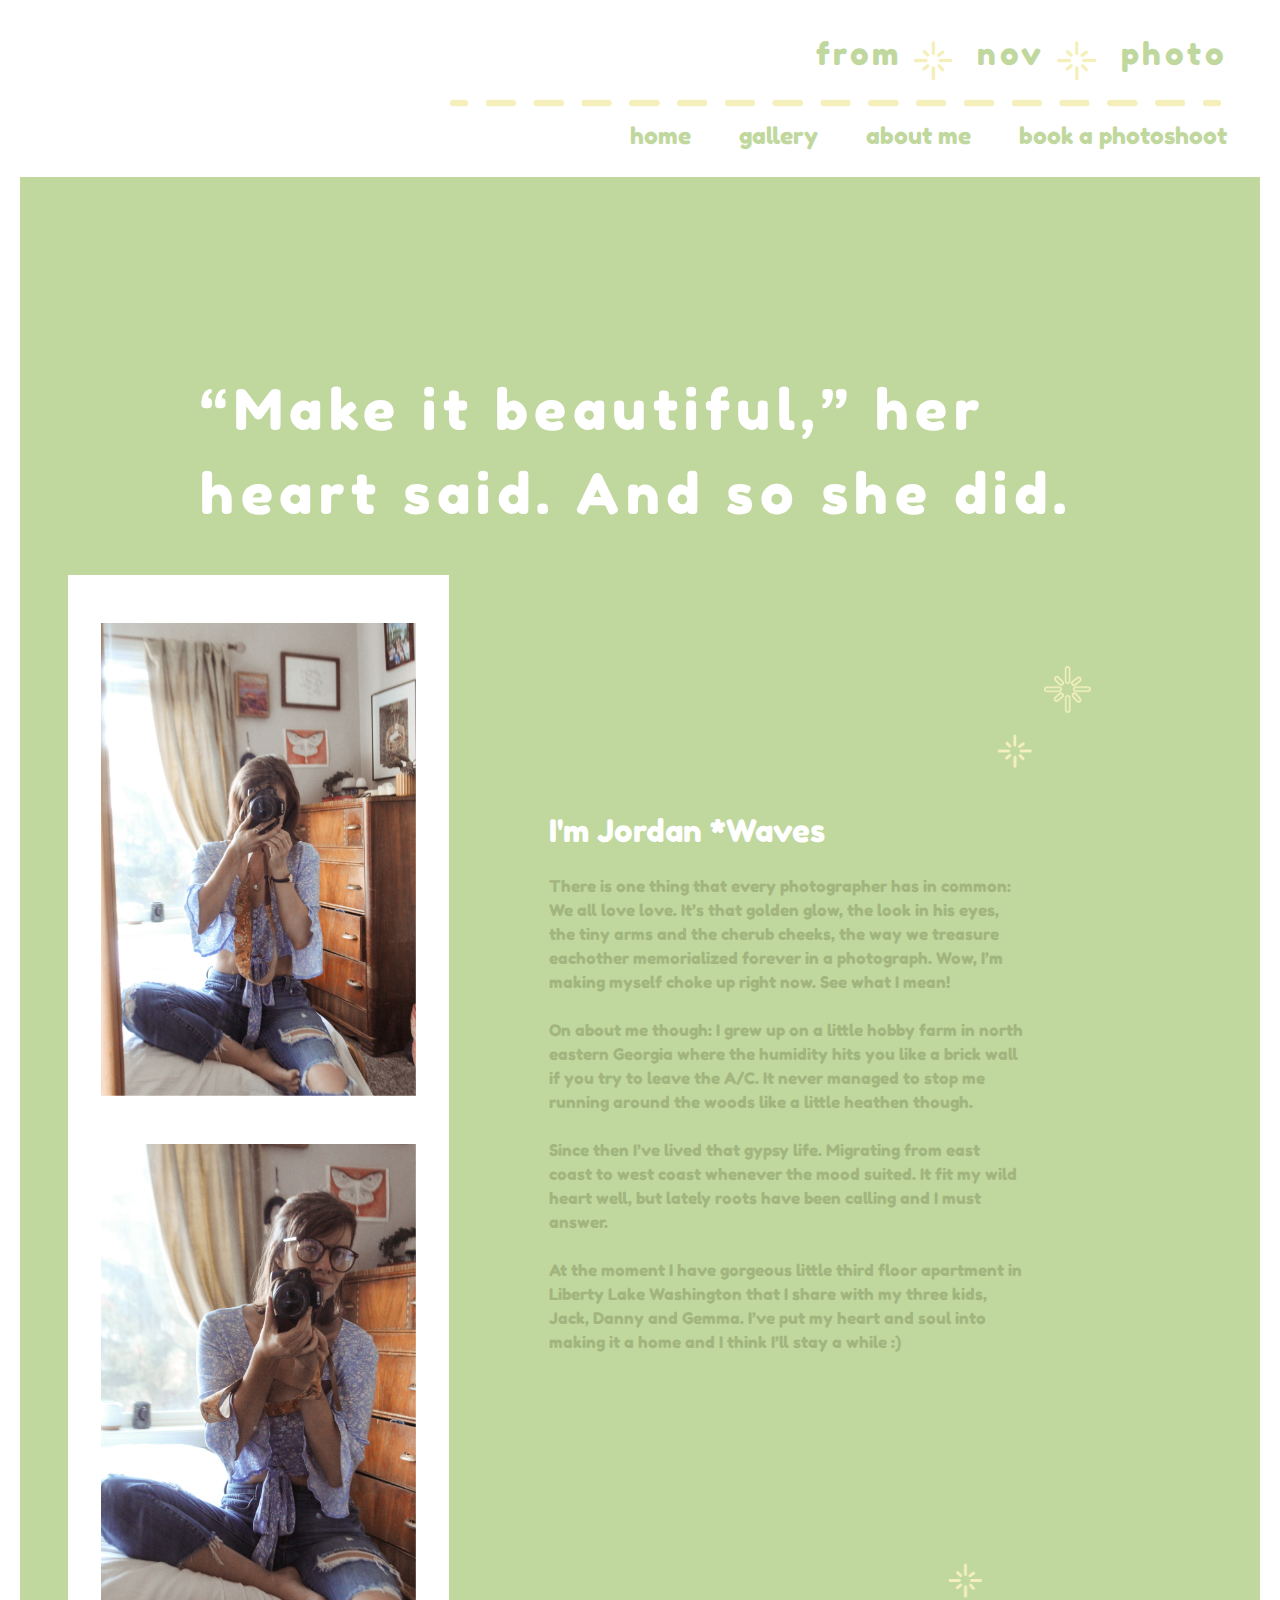
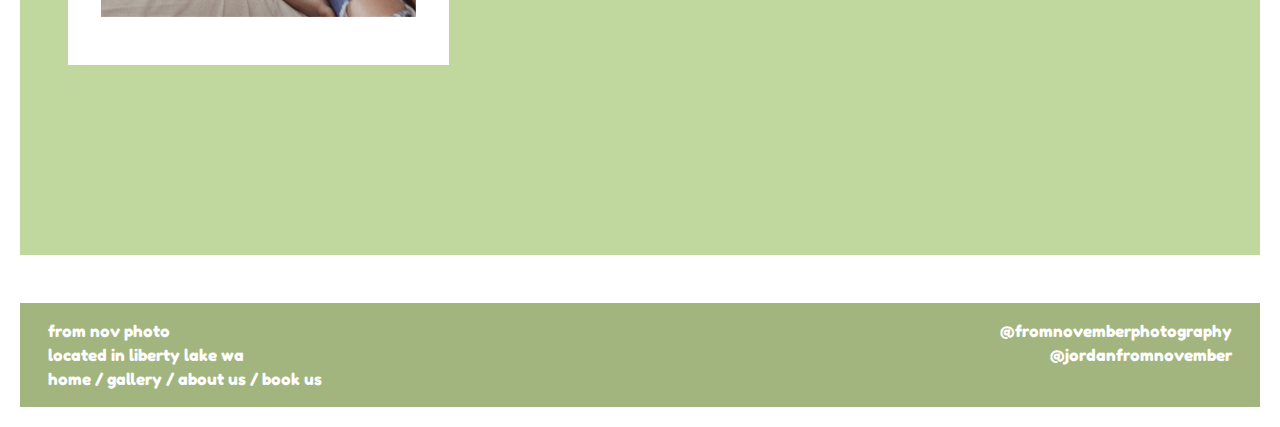
==== aboutus.html @ 928ec11e "initial push" ====
<html lang="en-US">
    <head>
        <meta charset="UTF-8">
        <meta http-equiv="X-UA-Compatible" content="IE=edge,chrome=1">
        <meta name="viewport" content="width=device-width, initial-scale=1.0">
        <title>From Nov Photo</title>
        <link rel="stylesheet" href="https://cdn.jsdelivr.net/npm/bootstrap@4.3.1/dist/css/bootstrap.min.css" integrity="sha384-ggOyR0iXCbMQv3Xipma34MD+dH/1fQ784/j6cY/iJTQUOhcWr7x9JvoRxT2MZw1T" crossorigin="anonymous">
        <link rel="shortcut icon" type="image/png" href="images/favi.png"/>
        <link rel="stylesheet" href="styles.css">

        <link rel="stylesheet" href="https://cdn.jsdelivr.net/npm/bootstrap@4.3.1/dist/css/bootstrap.min.css" integrity="sha384-ggOyR0iXCbMQv3Xipma34MD+dH/1fQ784/j6cY/iJTQUOhcWr7x9JvoRxT2MZw1T" crossorigin="anonymous">
        <link
        rel="stylesheet"
        href="https://cdnjs.cloudflare.com/ajax/libs/animate.css/4.1.1/animate.min.css"
      />
    </head>

    <body>

        <div class="nav-inverted">
             

            <div class="row mt-3 pt-3">
                <div class="pr-4 pb-1 col-6 ml-auto text-left">
                    <h2 class="spaced d-flex pr-4 justify-content-end">from <img src="images/spark.png" width="8%" style="margin-right: 20px;margin-left: 10px"> nov <img src="images/spark.png" width="8%" style="margin-right: 20px;margin-left: 10px"> photo</h2>
                </div>

            </div>

            <div class="row ">
                <div class="col-8 pb-2 pr-5 ml-auto">
                    <img src="images/dottedline-03.png" alt="dotted line" width="100%">
                </div>
            </div>

            <div class="row">
                <div class="col-md-8 col-sm-10 pb-4 pr-5 ml-auto nav-button text-left d-flex justify-content-end">
                    <a href="index.html" class="pr-5">home</a>
                    <a href="gallery.html" class="pr-5">gallery</a>
                    <a href="aboutus.html" class="pr-5">about me</a>
                    <a href="contactus.html">book a photoshoot</a>
                </div>
            </div> 
        </div>

    <section>
        
        <div class="about-us-hero">
            
          <div class="col-sm-12 col-md-6 col-lg-4"></div>
                “Make it beautiful,” her heart said. And so she did.

                <div class="about-spark-outlined">
                    <img src="images/outline.png" width="20%">
                    </div>
                    <div class="about-spark">
                    <img src="images/spark.png" alt="spark love" width="50%">
                    </div>

        </div>

        <div class="m-5 d-flex flex-row ">
    
            <div class="portraits col-md-4 col-12 p-5">

                <div class="row"><img src="images/portraitone.png" alt="a photographer at rest" width="100%"></div>
                
                <div class="row mt-5"><img src="images/portraittwo.png" alt="a photographer at rest" width="100%"></div>
                
            </div>

            <div class="col-sm-12 col-md-5 margin-left-extra">
                <div class="row">
                    <h2  class="mb-4 mt-5">I'm Jordan *Waves</h2>
                </div>
                <div class="row">
                    <p style="color:#A3B57F;">There is one thing that every photographer has in common: We all love love. It’s that golden glow, the look in his eyes, the tiny arms and the cherub cheeks, the way we treasure eachother memorialized forever in a photograph. Wow, I’m making myself choke up right now. See what I mean! 
                        <br><br>
                        On about me though: I grew up on a little hobby farm in north eastern Georgia where the humidity hits you like a brick wall if you try to leave the A/C. It never managed to stop me running around the woods like a little heathen though.
                        
                        <br><br>
                        Since then I’ve lived that gypsy life. Migrating from east coast to west coast whenever the mood suited. It fit my wild heart well, but lately roots have been calling and I must answer.
                        <br><br>
                        At the moment I have gorgeous little third floor apartment in Liberty Lake Washington that I share with my three kids, Jack, Danny and Gemma. I’ve put my heart and soul into making it a home and I think I’ll stay a while :)
                        </p>
                </div>

                <div class="about-bottom-spark">
                    <img src="images/spark.png" alt="spark love" width="50%">
                    </div>
            </div>

        </div> 





    </section>    

    
        <footer>
            <div class="row m-1">
                
                <div class="col-12 col-md-6 px-4 py-3">
                    <p>from nov photo <br>located in liberty lake wa</p>

                    <p><a href="index.html">home</a> / <a href="gallery.html">gallery</a> / <a href="aboutus.html">about us</a> / <a href="contactus.html">book us</a> </p>
                </div>

          
          <div class="col-md-6 col-12 text-right px-4 py-3"> 
            
                <p>
                    <a href="https://www.instagram.com/fromnovemberphotography/">@fromnovemberphotography</a>
                </p>
                <p>
                    <a href="https://www.instagram.com/jordanfromnovember/">@jordanfromnovember</a>
                </p>
            
            </div>

        </footer>


        <script src="https://code.jquery.com/jquery-3.3.1.slim.min.js" integrity="sha384-q8i/X+965DzO0rT7abK41JStQIAqVgRVzpbzo5smXKp4YfRvH+8abtTE1Pi6jizo" crossorigin="anonymous"></script>
        <script src="script.js"></script>
    </body>

</html>
---- styles.css ----
@font-face {   
    font-family: "fredo";   
    src: url('fonts/FredokaOne-Regular.ttf') format('truetype');             
  }

  * {
    font-family: "fredo" !important;
  }



body {
    margin: 20px !important;
   
}

p{
    margin-bottom: 0 !important;
    margin-block-start: 0em !important;
    margin-block-end: 0em !important;
}

.hero{
   height: auto;
   width: 100%;
   animation: animate__fadeIn;
   animation-duration: 10s;
   
}

section{
    background-color: #C0D89E !important;
    font-family: "fredo" !important;
    color: white !important;
    
}

h1{
    font-size: 3rem !important;
}

h2{
    font-size: 2.4vw !important;
}

h3{
    font-size: 2vw !important;
}

.z{
    z-index: 1 !important;
}

.home-vetlady{
    border-top: solid 5px !important;
    border-bottom: solid 5px !important;
    margin-top: -130px;
    z-index: 5 !important;
}

.nav-inverted{
    color:#C0D89E !important;
    font-family: "fredo" !important;  
}

.spaced{
    letter-spacing: 3.5px;
}

a {
    color: inherit !important;
    cursor: pointer;
}

a:hover{
    text-decoration: none !important;
    color: #F5F0BB !important;
}

.nav-button{
    font-size: 1.8vw !important;
    position: relative;
}

.let-love{
    padding-top: 18vw;
    position: relative;
    padding-bottom: 25vw;
}


.spark-outlined{
    position: absolute;
    top: 22vw;
    left:15%;
	animation: flash 8s infinite;
}

.love-spark{
    position: absolute;
    right: 5%;
    top:36vw;
	animation: flash 6s infinite;
}

.we-are{
    position:relative;
}

.weare-spark{
    position: absolute;
    top: 9vw;
    right:10%;
	animation: flash 11s infinite;
}

.btn{
    background-color: #A3B57F;
    width: 45%;
    text-transform: uppercase;
    font-size: 1.5rem !important;
}

.btn:hover{
    background-color: white !important;
    color:#A3B57F !important;
}

.book-spark{
    position: absolute;
    top: 10vw;
    right:0;
	animation: flash 7s infinite;
}

.book-spark-outline{
    position: absolute;
    top: 19vw;
    left:15vw;
	animation: flash 9s infinite;
}


.book-us-page{
    background-image: url(images/bookushero.png);
    background-position: center;
    background-size: cover;
    background-repeat: no-repeat;
    color:white;

}

.about-us-hero{
    background-image: url(images/aboutmehero.png);
    background-position: center;
    background-size: cover;
    background-repeat: no-repeat;
    color:white;
    padding: 190px 100px 350px 180px;
    height:60vh;
    font-size: 3.5rem !important;
    letter-spacing: 6.5px;
}

@media screen and (max-width: 985px) {
    .about-us-hero{
        padding: 100px 100px 250px 180px;
    }
    
}

@media screen and (max-width: 820px) {
    .about-us-hero{
        padding: 80px 100px 350px 80px;
    }
    
}

@media screen and (max-width: 720px) {
    .about-us-hero{
        font-size: 3rem !important;
    }
    
}

@media screen and (max-width: 530px) {
    .about-us-hero{
        font-size: 2.8rem !important;
        padding: 30px 80px 300px 10px;
    }

    .spaced{
        letter-spacing: 0px;
    }
    
}

.portraits{
    position:absolute;
    top:-190px;
    background: white;
}

.margin-left-extra{
    margin-left: 100px;
}

.about-bottom-spark{
    position: absolute;
    top: 62vw;
    right: 0;
	animation: flash 6s infinite;
}

.about-spark-outlined{
    position: absolute;
    top: 52vw;
    right: 0%;
	animation: flash 6s infinite;
}

.about-spark{
    position: absolute;
    top: 57vw;
    right: 16%;
	animation: flash 8s infinite;
}

footer{
    color: white !important;
    background-color:#A3B57F;
}

.form-control::placeholder { /* Chrome, Firefox, Opera, Safari 10.1+ */
    color: #A3B57F !important;
    opacity: 1; /* Firefox */
}

.form-control:-ms-input-placeholder { /* Internet Explorer 10-11 */
    color: #A3B57F !important;
}

.form-control::-ms-input-placeholder { /* Microsoft Edge */
    color: #A3B57F !important;
}

.form-control:focus {
    border-color: #C0D89E !important;
    box-shadow: inset 0 1px 1px rgba(0, 0, 0, 0.075), 0 0 8px rgba(255, 255, 255, 0.6) !important;
  }
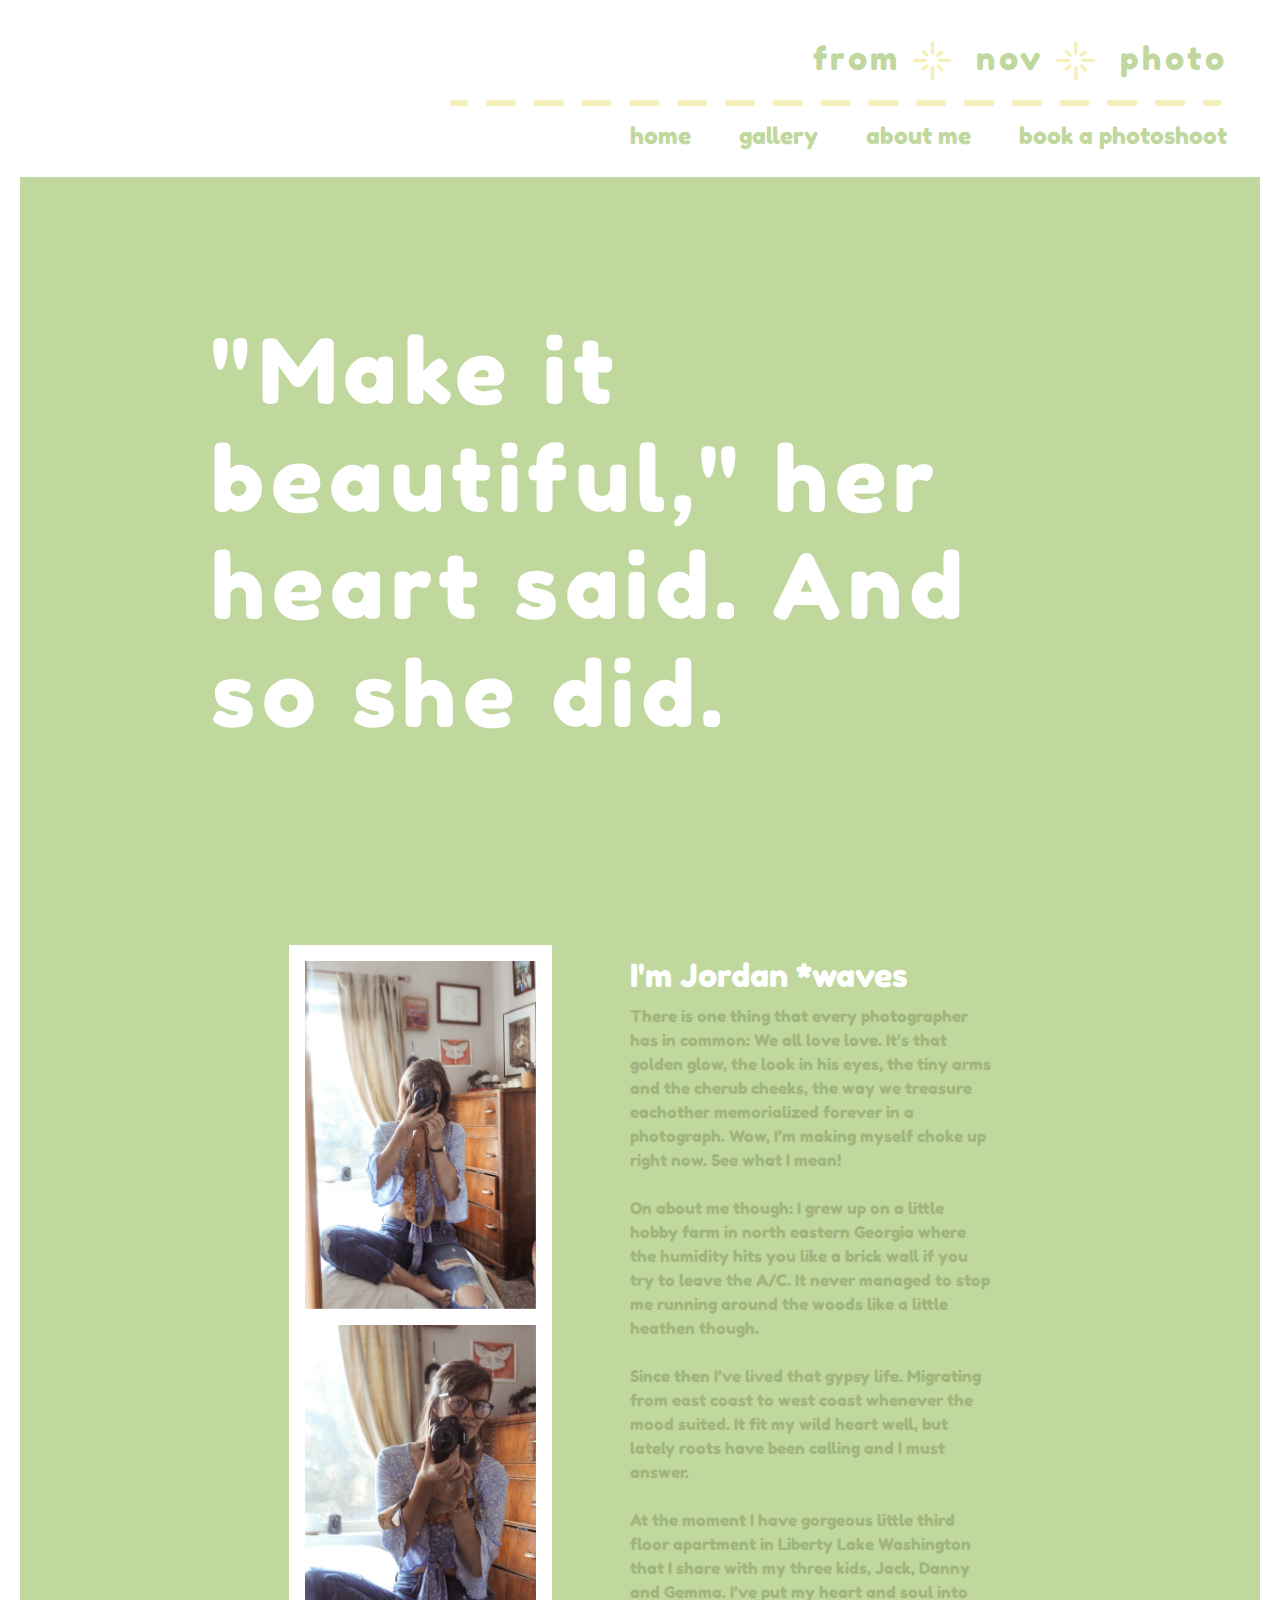
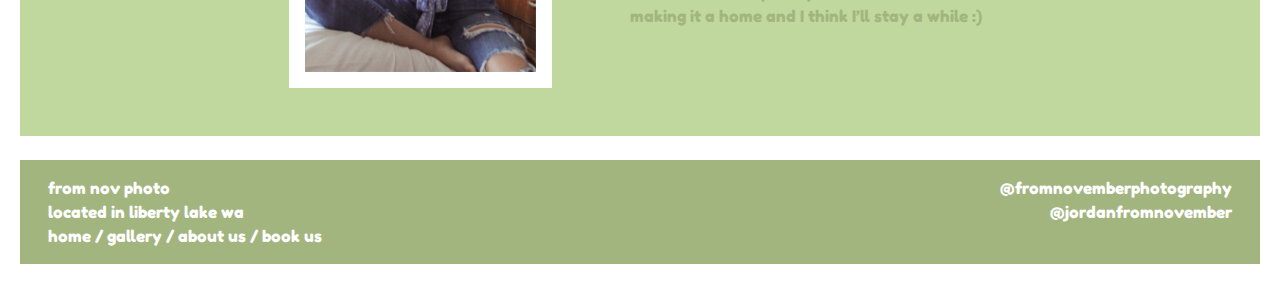
==== commit 70a7a207: "favicon and responsive fixes" ====
--- a/aboutus.html
+++ b/aboutus.html
@@ -22,12 +22,12 @@
 
             <div class="row mt-3 pt-3">
                 <div class="pr-4 pb-1 col-6 ml-auto text-left">
-                    <h2 class="spaced d-flex pr-4 justify-content-end">from <img src="images/spark.png" width="8%" style="margin-right: 20px;margin-left: 10px"> nov <img src="images/spark.png" width="8%" style="margin-right: 20px;margin-left: 10px"> photo</h2>
+                    <h2 class="spaced d-flex pr-4 justify-content-end align-items-center">from <img src="images/spark.png" width="8%" height="8%" style="margin-right: 20px; margin-left: 10px"> nov <img src="images/spark.png" class="img-fluid"width="8%" height="8%"  style="margin-right: 20px; margin-left: 10px"> photo</h2>
                 </div>
 
             </div>
 
-            <div class="row ">
+            <div class="row">
                 <div class="col-8 pb-2 pr-5 ml-auto">
                     <img src="images/dottedline-03.png" alt="dotted line" width="100%">
                 </div>
@@ -44,53 +44,37 @@
         </div>
 
     <section>
-        
-        <div class="about-us-hero">
-            
-          <div class="col-sm-12 col-md-6 col-lg-4"></div>
-                “Make it beautiful,” her heart said. And so she did.
+        <div class="bg about-us-hero d-flex justify-content-center align-items-center p-md-5 p-sm-2">
+            <h1 class="w-75">"Make it beautiful," her heart said. And so she did.</h1>
+        </div>
 
-                <div class="about-spark-outlined">
-                    <img src="images/outline.png" width="20%">
-                    </div>
-                    <div class="about-spark">
-                    <img src="images/spark.png" alt="spark love" width="50%">
-                    </div>
+        <div class="row d-flex flex-row-reverse p-5 justify-content-center align-items-center">
+
+          <div class="col-md-5 col-lg-4 col-sm-12 mb-5">
+            <h2>I'm Jordan *waves</h2>
+
+            <p style="color:#A3B57F">
+            There is one thing that every photographer has in common: We all love love. It’s that golden glow, the look in his eyes, the tiny arms and the cherub cheeks, the way we treasure eachother memorialized forever in a photograph. Wow, I’m making myself choke up right now. See what I mean!
+            <br><br>
+            On about me though: I grew up on a little hobby farm in north eastern Georgia where the humidity hits you like a brick wall if you try to leave the A/C. It never managed to stop me running around the woods like a little heathen though.
+            <br><br>
+            Since then I’ve lived that gypsy life. Migrating from east coast to west coast whenever the mood suited. It fit my wild heart well, but lately roots have been calling and I must answer.
+            <br><br>
+            At the moment I have gorgeous little third floor apartment in Liberty Lake Washington that I share with my three kids, Jack, Danny and Gemma. I’ve put my heart and soul into making it a home and I think I’ll stay a while :)
+            </p>
+
+          </div>
+
+          <div class="col-md-6 col-lg-4 col-xl-3 col-sm-12 mr-md-5 mr-sm-0 mt-sm-0">
+            <div class="p-3 bg-white">
+                <img src="images/portraitone.png" alt="portrait of a photographer" class="img-fluid w-100 pb-3">
+                <img src="images/portraittwo.png" alt="second portrait of a photographer" class="img-fluid w-100">
+            </div>
+          </div>
+
 
         </div>
 
-        <div class="m-5 d-flex flex-row ">
-    
-            <div class="portraits col-md-4 col-12 p-5">
-
-                <div class="row"><img src="images/portraitone.png" alt="a photographer at rest" width="100%"></div>
-                
-                <div class="row mt-5"><img src="images/portraittwo.png" alt="a photographer at rest" width="100%"></div>
-                
-            </div>
-
-            <div class="col-sm-12 col-md-5 margin-left-extra">
-                <div class="row">
-                    <h2  class="mb-4 mt-5">I'm Jordan *Waves</h2>
-                </div>
-                <div class="row">
-                    <p style="color:#A3B57F;">There is one thing that every photographer has in common: We all love love. It’s that golden glow, the look in his eyes, the tiny arms and the cherub cheeks, the way we treasure eachother memorialized forever in a photograph. Wow, I’m making myself choke up right now. See what I mean! 
-                        <br><br>
-                        On about me though: I grew up on a little hobby farm in north eastern Georgia where the humidity hits you like a brick wall if you try to leave the A/C. It never managed to stop me running around the woods like a little heathen though.
-                        
-                        <br><br>
-                        Since then I’ve lived that gypsy life. Migrating from east coast to west coast whenever the mood suited. It fit my wild heart well, but lately roots have been calling and I must answer.
-                        <br><br>
-                        At the moment I have gorgeous little third floor apartment in Liberty Lake Washington that I share with my three kids, Jack, Danny and Gemma. I’ve put my heart and soul into making it a home and I think I’ll stay a while :)
-                        </p>
-                </div>
-
-                <div class="about-bottom-spark">
-                    <img src="images/spark.png" alt="spark love" width="50%">
-                    </div>
-            </div>
-
-        </div> 
 
 
 
@@ -99,7 +83,7 @@
     </section>    
 
     
-        <footer>
+        <footer class="mt-4">
             <div class="row m-1">
                 
                 <div class="col-12 col-md-6 px-4 py-3">
--- a/styles.css
+++ b/styles.css
@@ -35,16 +35,17 @@
     
 }
 
+
 h1{
-    font-size: 3rem !important;
+    font-size: 7vw !important;
 }
 
 h2{
-    font-size: 2.4vw !important;
+    /* font-size: 2.4vw !important; */
 }
 
 h3{
-    font-size: 2vw !important;
+    /* font-size: 2vw !important; */
 }
 
 .z{
@@ -155,44 +156,10 @@
     background-position: center;
     background-size: cover;
     background-repeat: no-repeat;
-    color:white;
-    padding: 190px 100px 350px 180px;
-    height:60vh;
+    color:white; 
+    height:80vh;
     font-size: 3.5rem !important;
     letter-spacing: 6.5px;
-}
-
-@media screen and (max-width: 985px) {
-    .about-us-hero{
-        padding: 100px 100px 250px 180px;
-    }
-    
-}
-
-@media screen and (max-width: 820px) {
-    .about-us-hero{
-        padding: 80px 100px 350px 80px;
-    }
-    
-}
-
-@media screen and (max-width: 720px) {
-    .about-us-hero{
-        font-size: 3rem !important;
-    }
-    
-}
-
-@media screen and (max-width: 530px) {
-    .about-us-hero{
-        font-size: 2.8rem !important;
-        padding: 30px 80px 300px 10px;
-    }
-
-    .spaced{
-        letter-spacing: 0px;
-    }
-    
 }
 
 .portraits{
@@ -247,4 +214,57 @@
 .form-control:focus {
     border-color: #C0D89E !important;
     box-shadow: inset 0 1px 1px rgba(0, 0, 0, 0.075), 0 0 8px rgba(255, 255, 255, 0.6) !important;
-  }+  }
+
+  .meetme{
+    background-image: url(images/meetme.png);
+    background-position: left;
+    background-size: cover;
+    height: 78vh;
+    border-bottom: solid 5px !important;
+  }
+
+  .slideshow-nav{
+    position: relative;
+    height: 40vh;
+  }
+
+  .next{
+    position:absolute;
+    top: 0;
+    right: 0;
+  }
+
+  .prev{
+    position:absolute;
+    bottom: 0;
+    right: 0;
+  }
+
+  .next:hover{
+    cursor: pointer;
+    text-decoration: underline;
+  }
+
+  .prev:hover{
+    cursor: pointer;
+    text-decoration: underline;
+  }
+
+
+
+
+
+  /* .result{
+    color:#fff;
+    float:left;
+    font-family: "Metropolis bold";
+    text-align: left;
+  }
+  
+  #message{
+    padding-top: 1px;
+    display:inline-block;
+    text-align:center;
+    width:300px;
+  } */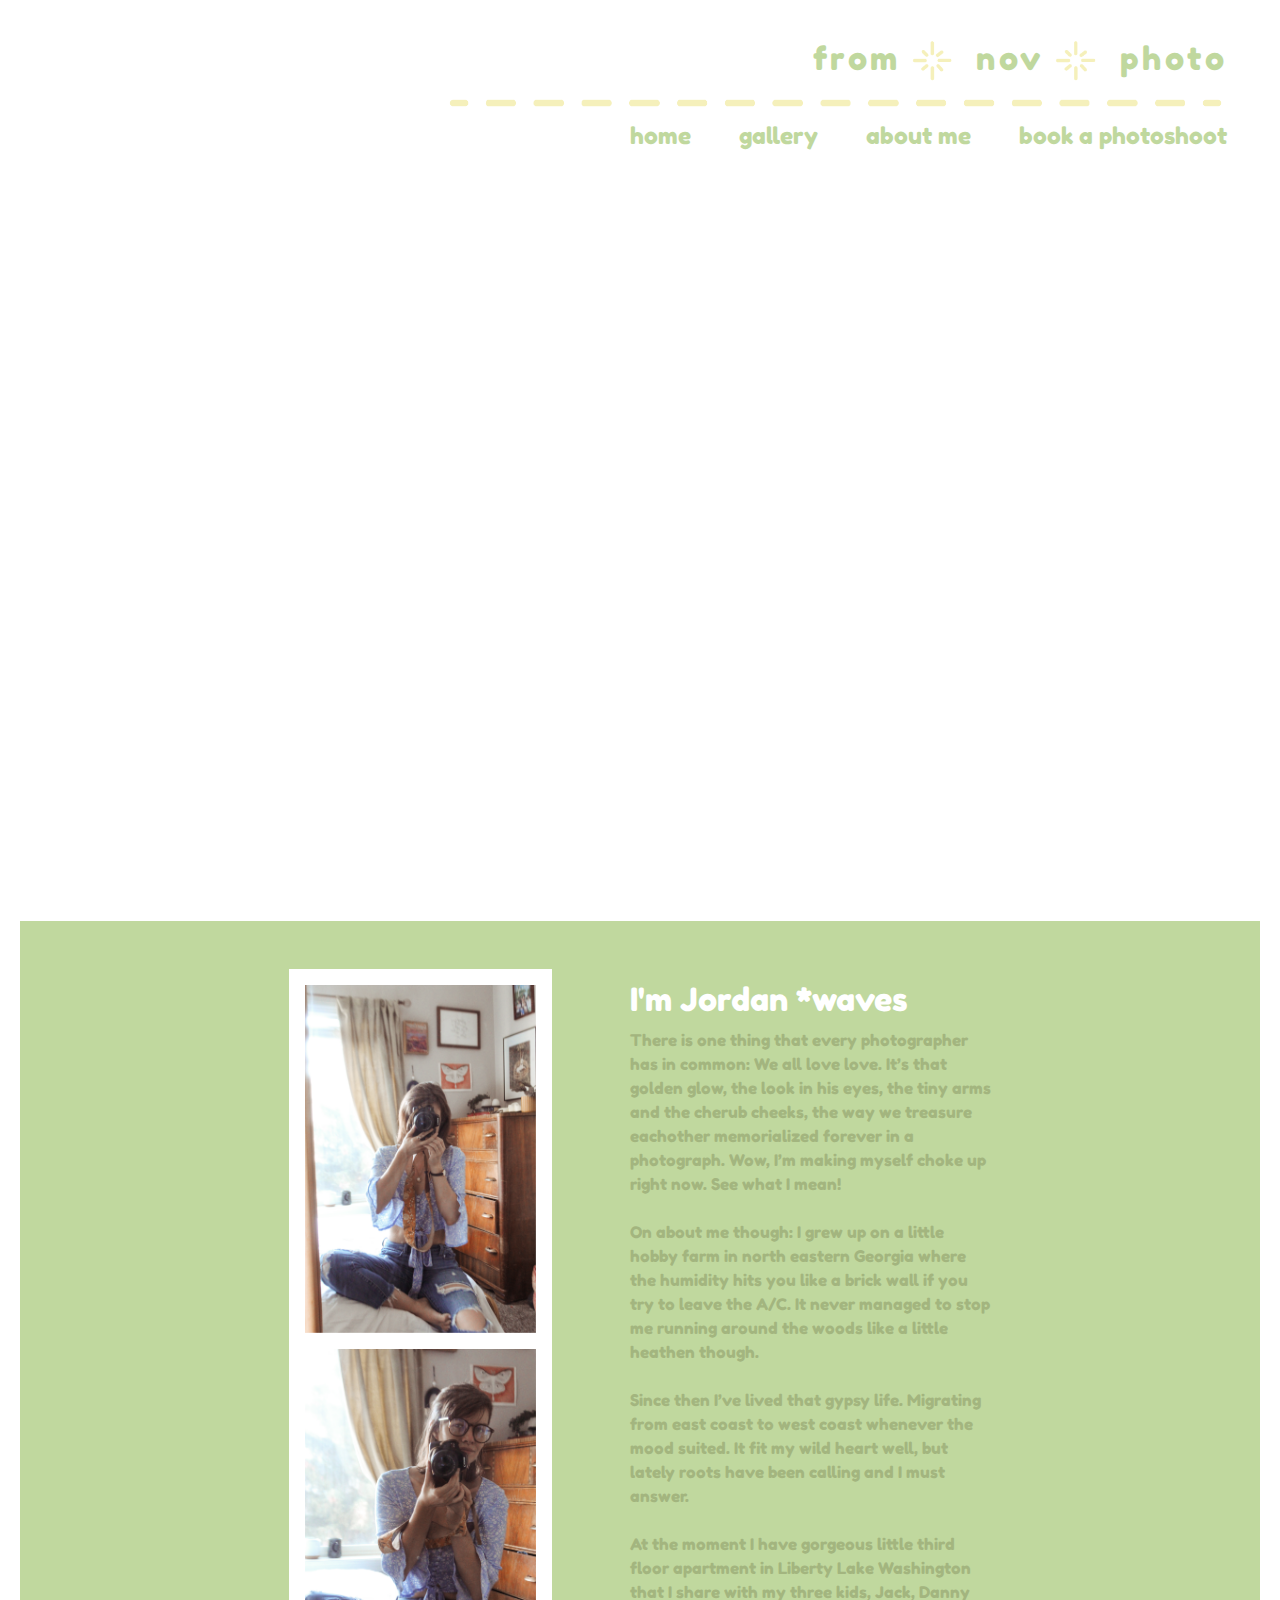
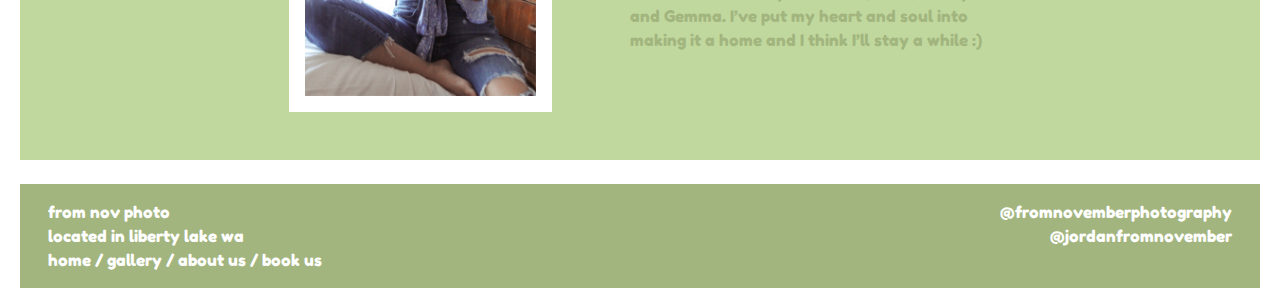
==== commit 40aea6c9: "wednesday fixes, still need on hover states" ====
--- a/aboutus.html
+++ b/aboutus.html
@@ -43,10 +43,12 @@
             </div> 
         </div>
 
-    <section>
-        <div class="bg about-us-hero d-flex justify-content-center align-items-center p-md-5 p-sm-2">
+        <div class="bg about-us-hero d-flex justify-content-center align-items-center p-md-5 p-sm-2 mb-4">
             <h1 class="w-75">"Make it beautiful," her heart said. And so she did.</h1>
         </div>
+
+    <section>
+     
 
         <div class="row d-flex flex-row-reverse p-5 justify-content-center align-items-center">
 
@@ -96,10 +98,10 @@
           <div class="col-md-6 col-12 text-right px-4 py-3"> 
             
                 <p>
-                    <a href="https://www.instagram.com/fromnovemberphotography/">@fromnovemberphotography</a>
+                    <a href="https://www.instagram.com/fromnovemberphotography/" target="_blank">@fromnovemberphotography</a>
                 </p>
                 <p>
-                    <a href="https://www.instagram.com/jordanfromnovember/">@jordanfromnovember</a>
+                    <a href="https://www.instagram.com/jordanfromnovember/" target="_blank">@jordanfromnovember</a>
                 </p>
             
             </div>
--- a/styles.css
+++ b/styles.css
@@ -1,261 +1,252 @@
-@font-face {   
-    font-family: "fredo";   
-    src: url('fonts/FredokaOne-Regular.ttf') format('truetype');             
-  }
-
-  * {
-    font-family: "fredo" !important;
-  }
-
-
+@font-face {
+  font-family: "fredo";
+  src: url("fonts/FredokaOne-Regular.ttf") format("truetype");
+}
+
+* {
+  font-family: "fredo" !important;
+}
 
 body {
-    margin: 20px !important;
-   
-}
-
-p{
-    margin-bottom: 0 !important;
-    margin-block-start: 0em !important;
-    margin-block-end: 0em !important;
-}
-
-.hero{
-   height: auto;
-   width: 100%;
-   animation: animate__fadeIn;
-   animation-duration: 10s;
-   
-}
-
-section{
-    background-color: #C0D89E !important;
-    font-family: "fredo" !important;
-    color: white !important;
-    
-}
-
-
-h1{
-    font-size: 7vw !important;
-}
-
-h2{
-    /* font-size: 2.4vw !important; */
-}
-
-h3{
-    /* font-size: 2vw !important; */
-}
-
-.z{
-    z-index: 1 !important;
-}
-
-.home-vetlady{
-    border-top: solid 5px !important;
-    border-bottom: solid 5px !important;
-    margin-top: -130px;
-    z-index: 5 !important;
-}
-
-.nav-inverted{
-    color:#C0D89E !important;
-    font-family: "fredo" !important;  
-}
-
-.spaced{
-    letter-spacing: 3.5px;
+  margin: 20px !important;
+}
+
+p {
+  margin-bottom: 0 !important;
+  margin-block-start: 0em !important;
+  margin-block-end: 0em !important;
+}
+
+.hero {
+  height: auto;
+  width: 100%;
+  animation: animate__fadeIn;
+  animation-duration: 10s;
+}
+
+section {
+  background-color: #c0d89e;
+  font-family: "fredo" !important;
+  color: white !important;
+}
+
+h1 {
+  font-size: 7vw !important;
+}
+
+.z {
+  z-index: 1 !important;
+}
+
+.home-vetlady {
+  border-top: solid 5px !important;
+  border-bottom: solid 5px !important;
+  margin-top: -130px;
+  z-index: 5 !important;
+}
+
+.nav-inverted {
+  color: #c0d89e !important;
+  font-family: "fredo" !important;
+}
+
+.spaced {
+  letter-spacing: 3.5px;
 }
 
 a {
-    color: inherit !important;
-    cursor: pointer;
-}
-
-a:hover{
-    text-decoration: none !important;
-    color: #F5F0BB !important;
-}
-
-.nav-button{
-    font-size: 1.8vw !important;
-    position: relative;
-}
-
-.let-love{
-    padding-top: 18vw;
-    position: relative;
-    padding-bottom: 25vw;
-}
-
-
-.spark-outlined{
-    position: absolute;
-    top: 22vw;
-    left:15%;
-	animation: flash 8s infinite;
-}
-
-.love-spark{
-    position: absolute;
-    right: 5%;
-    top:36vw;
-	animation: flash 6s infinite;
-}
-
-.we-are{
-    position:relative;
-}
-
-.weare-spark{
-    position: absolute;
-    top: 9vw;
-    right:10%;
-	animation: flash 11s infinite;
-}
-
-.btn{
-    background-color: #A3B57F;
-    width: 45%;
-    text-transform: uppercase;
-    font-size: 1.5rem !important;
-}
-
-.btn:hover{
-    background-color: white !important;
-    color:#A3B57F !important;
-}
-
-.book-spark{
-    position: absolute;
-    top: 10vw;
-    right:0;
-	animation: flash 7s infinite;
-}
-
-.book-spark-outline{
-    position: absolute;
-    top: 19vw;
-    left:15vw;
-	animation: flash 9s infinite;
-}
-
-
-.book-us-page{
-    background-image: url(images/bookushero.png);
-    background-position: center;
-    background-size: cover;
-    background-repeat: no-repeat;
-    color:white;
-
-}
-
-.about-us-hero{
-    background-image: url(images/aboutmehero.png);
-    background-position: center;
-    background-size: cover;
-    background-repeat: no-repeat;
-    color:white; 
-    height:80vh;
-    font-size: 3.5rem !important;
-    letter-spacing: 6.5px;
-}
-
-.portraits{
-    position:absolute;
-    top:-190px;
-    background: white;
-}
-
-.margin-left-extra{
-    margin-left: 100px;
-}
-
-.about-bottom-spark{
-    position: absolute;
-    top: 62vw;
-    right: 0;
-	animation: flash 6s infinite;
-}
-
-.about-spark-outlined{
-    position: absolute;
-    top: 52vw;
-    right: 0%;
-	animation: flash 6s infinite;
-}
-
-.about-spark{
-    position: absolute;
-    top: 57vw;
-    right: 16%;
-	animation: flash 8s infinite;
-}
-
-footer{
-    color: white !important;
-    background-color:#A3B57F;
-}
-
-.form-control::placeholder { /* Chrome, Firefox, Opera, Safari 10.1+ */
-    color: #A3B57F !important;
-    opacity: 1; /* Firefox */
-}
-
-.form-control:-ms-input-placeholder { /* Internet Explorer 10-11 */
-    color: #A3B57F !important;
-}
-
-.form-control::-ms-input-placeholder { /* Microsoft Edge */
-    color: #A3B57F !important;
+  color: inherit !important;
+  cursor: pointer;
+}
+
+a:hover {
+  text-decoration: none !important;
+  color: #a3b57f !important;
+}
+
+.nav-button {
+  font-size: 1.8vw !important;
+  position: relative;
+}
+
+.let-love {
+  padding-top: 18vw;
+  position: relative;
+  padding-bottom: 25vw;
+}
+
+.spark-outlined {
+  position: absolute;
+  top: 22vw;
+  left: 15%;
+  animation: flash 8s infinite;
+}
+
+.love-spark {
+  position: absolute;
+  right: 5%;
+  top: 36vw;
+  animation: flash 6s infinite;
+}
+
+.animated {
+  animation: flash 6s infinite;
+}
+
+.we-are {
+  position: relative;
+}
+
+.weare-spark {
+  position: absolute;
+  top: 9vw;
+  right: 10%;
+  animation: flash 11s infinite;
+}
+
+.btn {
+  background-color: #a3b57f;
+  width: 45%;
+  text-transform: uppercase;
+  font-size: 1.5rem !important;
+}
+
+.btn:hover {
+  background-color: white !important;
+  color: #a3b57f !important;
+}
+
+.book-spark {
+  position: absolute;
+  top: 10vw;
+  right: 0;
+  animation: flash 7s infinite;
+}
+
+.book-spark-outline {
+  position: absolute;
+  top: 19vw;
+  left: 15vw;
+  animation: flash 9s infinite;
+}
+
+.book-us-page {
+  background-image: url(images/bookushero.png);
+  background-position: center;
+  background-size: cover;
+  background-repeat: no-repeat;
+  color: white;
+}
+
+.about-us-hero {
+  background-image: url(images/aboutmehero.png);
+  background-position: center;
+  background-size: cover;
+  background-repeat: no-repeat;
+  color: white;
+  height: 80vh;
+  font-size: 3.5rem !important;
+  letter-spacing: 6.5px;
+}
+
+.portraits {
+  position: absolute;
+  top: -190px;
+  background: white;
+}
+
+.margin-left-extra {
+  margin-left: 100px;
+}
+
+.about-bottom-spark {
+  position: absolute;
+  top: 62vw;
+  right: 0;
+  animation: flash 6s infinite;
+}
+
+.about-spark-outlined {
+  position: absolute;
+  top: 52vw;
+  right: 0%;
+  animation: flash 6s infinite;
+}
+
+.about-spark {
+  position: absolute;
+  top: 57vw;
+  right: 16%;
+  animation: flash 8s infinite;
+}
+
+footer {
+  color: white !important;
+  background-color: #a3b57f;
+}
+
+footer a:hover {
+  color: #f5f0bb !important;
+}
+
+.form-control::placeholder {
+  /* Chrome, Firefox, Opera, Safari 10.1+ */
+  color: #a3b57f !important;
+  opacity: 1; /* Firefox */
+}
+
+.form-control:-ms-input-placeholder {
+  /* Internet Explorer 10-11 */
+  color: #a3b57f !important;
+}
+
+.form-control::-ms-input-placeholder {
+  /* Microsoft Edge */
+  color: #a3b57f !important;
 }
 
 .form-control:focus {
-    border-color: #C0D89E !important;
-    box-shadow: inset 0 1px 1px rgba(0, 0, 0, 0.075), 0 0 8px rgba(255, 255, 255, 0.6) !important;
-  }
-
-  .meetme{
-    background-image: url(images/meetme.png);
-    background-position: left;
-    background-size: cover;
-    height: 78vh;
-    border-bottom: solid 5px !important;
-  }
-
-  .slideshow-nav{
-    position: relative;
-    height: 40vh;
-  }
-
-  .next{
-    position:absolute;
-    top: 0;
-    right: 0;
-  }
-
-  .prev{
-    position:absolute;
-    bottom: 0;
-    right: 0;
-  }
-
-  .next:hover{
-    cursor: pointer;
-    text-decoration: underline;
-  }
-
-  .prev:hover{
-    cursor: pointer;
-    text-decoration: underline;
-  }
-
-
-
-
-
-  /* .result{
+  border-color: #c0d89e !important;
+  box-shadow: inset 0 1px 1px rgba(0, 0, 0, 0.075),
+    0 0 8px rgba(255, 255, 255, 0.6) !important;
+}
+
+.meetme {
+  background-image: url(images/meetus.gif);
+  background-position: left;
+  background-size: cover;
+  height: 70vh;
+  border-bottom: solid 5px !important;
+}
+
+.slideshow-nav {
+  position: relative;
+  height: 40vh;
+}
+
+.next {
+  position: absolute;
+  top: 0;
+  right: 0;
+}
+
+.prev {
+  position: absolute;
+  bottom: 0;
+  right: 0;
+}
+
+.next:hover {
+  cursor: pointer;
+  text-decoration: underline;
+}
+
+.prev:hover {
+  cursor: pointer;
+  text-decoration: underline;
+}
+
+/* .result{
     color:#fff;
     float:left;
     font-family: "Metropolis bold";
@@ -267,4 +258,10 @@
     display:inline-block;
     text-align:center;
     width:300px;
-  } */+  } */
+
+@media only screen and (max-width: 450px) {
+  h2 {
+    font-size: 4vw !important;
+  }
+}
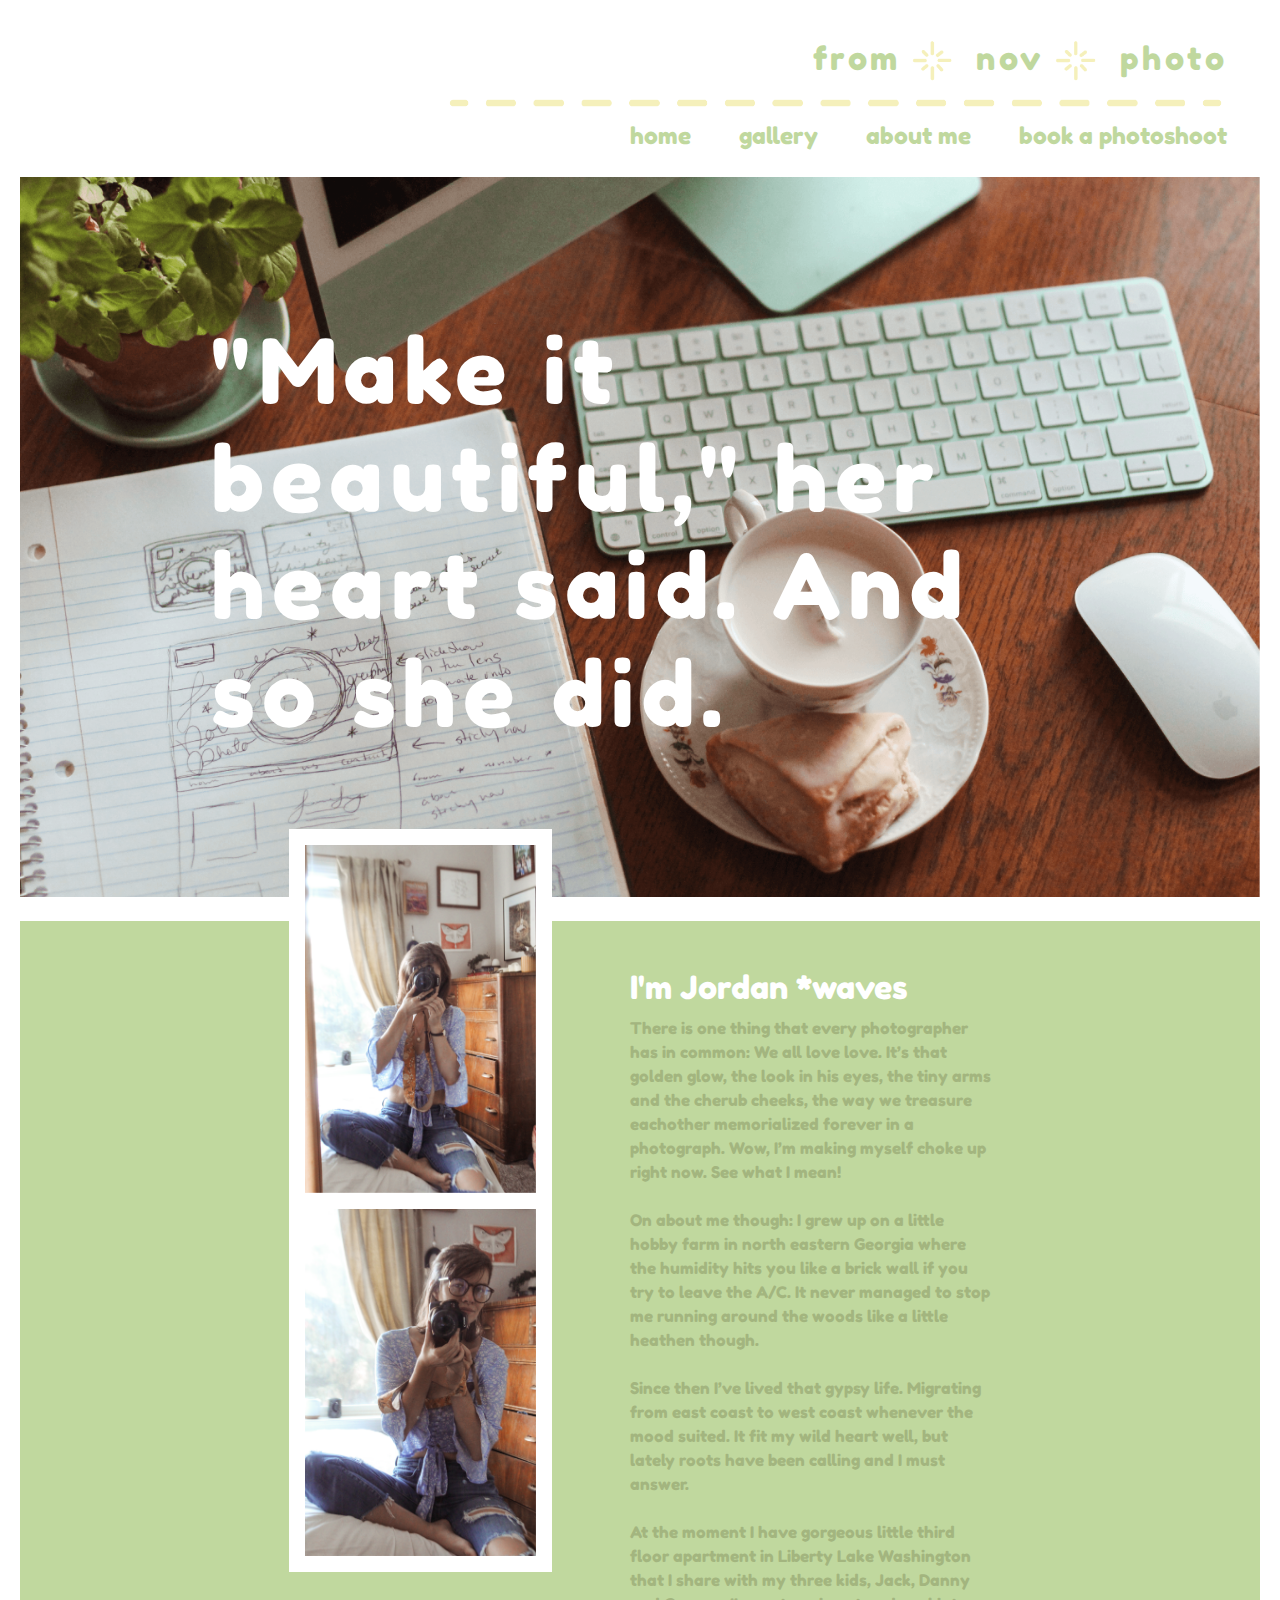
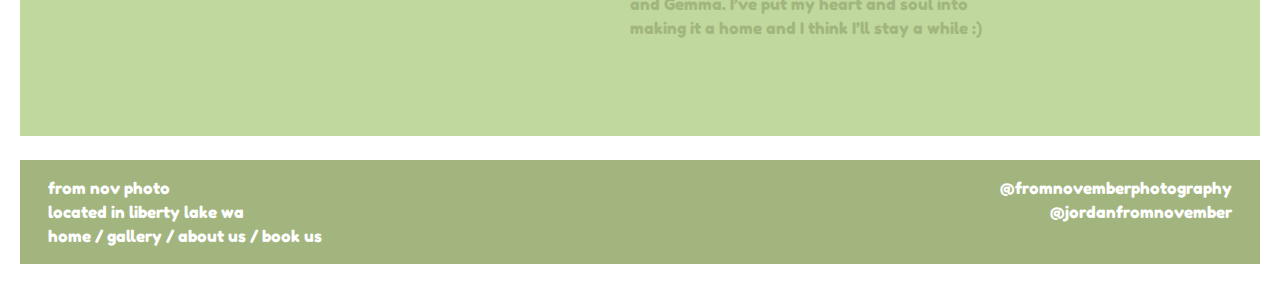
==== commit 9b92283e: "negative margin fix for about page" ====
--- a/aboutus.html
+++ b/aboutus.html
@@ -68,7 +68,7 @@
           </div>
 
           <div class="col-md-6 col-lg-4 col-xl-3 col-sm-12 mr-md-5 mr-sm-0 mt-sm-0">
-            <div class="p-3 bg-white">
+            <div class="p-3 bg-white neg-margin">
                 <img src="images/portraitone.png" alt="portrait of a photographer" class="img-fluid w-100 pb-3">
                 <img src="images/portraittwo.png" alt="second portrait of a photographer" class="img-fluid w-100">
             </div>
--- a/styles.css
+++ b/styles.css
@@ -265,3 +265,25 @@
     font-size: 4vw !important;
   }
 }
+
+.neg-margin {
+  margin-top: -20vw;
+}
+
+@media only screen and (min-width: 1400px) {
+  .neg-margin {
+    margin-top: -10vw;
+  }
+}
+
+@media only screen and (max-width: 750px) {
+  .neg-margin {
+    margin-top: 0vw;
+  }
+}
+
+@media only screen and (max-width: 650px) {
+  .neg-margin {
+    margin-top: 0vw;
+  }
+}
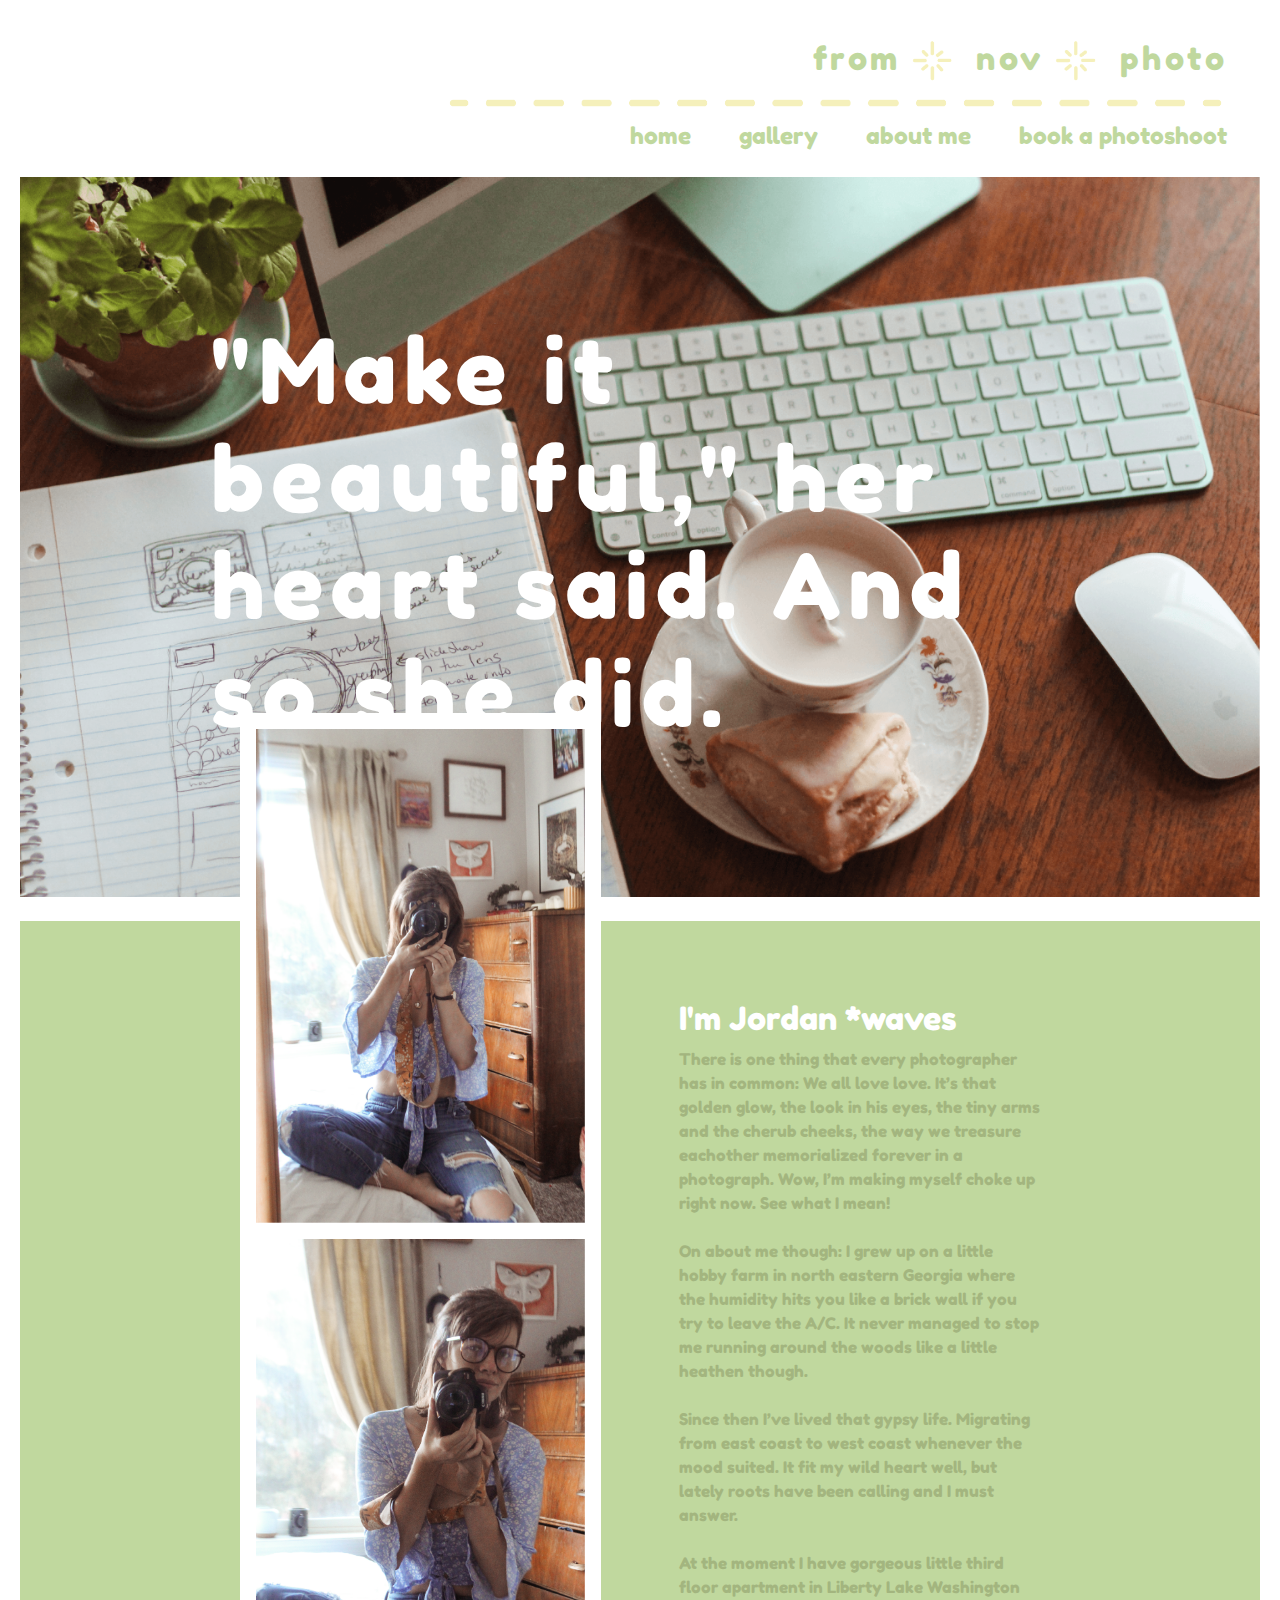
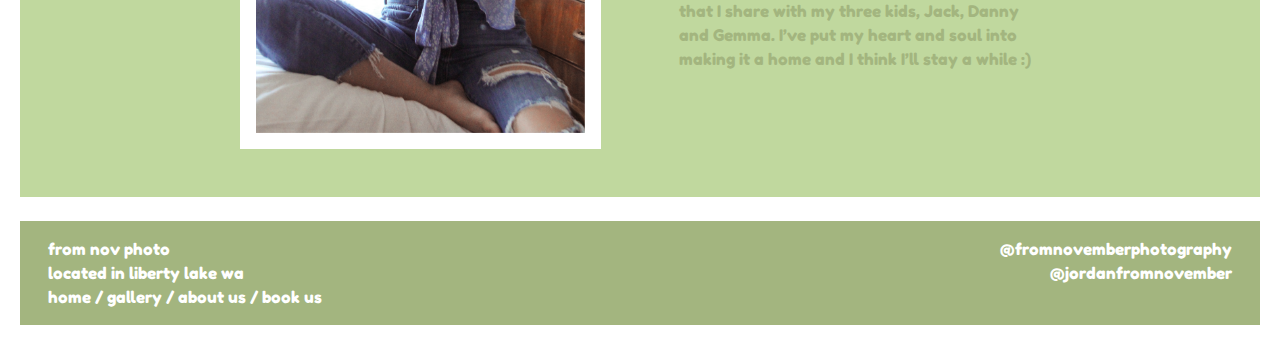
==== commit 9dfa3672: "contact form works" ====
--- a/aboutus.html
+++ b/aboutus.html
@@ -67,7 +67,7 @@
 
           </div>
 
-          <div class="col-md-6 col-lg-4 col-xl-3 col-sm-12 mr-md-5 mr-sm-0 mt-sm-0">
+          <div class="col-md-6 col-lg-4 col-xl-4 col-sm-12 mr-md-5 mr-sm-0 mt-sm-0">
             <div class="p-3 bg-white neg-margin">
                 <img src="images/portraitone.png" alt="portrait of a photographer" class="img-fluid w-100 pb-3">
                 <img src="images/portraittwo.png" alt="second portrait of a photographer" class="img-fluid w-100">
--- a/styles.css
+++ b/styles.css
@@ -93,8 +93,20 @@
   animation: flash 6s infinite;
 }
 
+.animated-interval {
+  animation: flash 4s infinite;
+}
+
 .we-are {
   position: relative;
+}
+
+.hover {
+  background-color: #d7eab9;
+}
+
+.hover:hover {
+  background-color: #c0d89e;
 }
 
 .weare-spark {
@@ -209,6 +221,19 @@
   border-color: #c0d89e !important;
   box-shadow: inset 0 1px 1px rgba(0, 0, 0, 0.075),
     0 0 8px rgba(255, 255, 255, 0.6) !important;
+  color: #c0d89e;
+}
+
+input {
+  color: #c0d89e;
+}
+
+input:focus {
+  color: #c0d89e;
+}
+
+input[type="text"]:focus {
+  color: #c0d89e !important;
 }
 
 .meetme {
